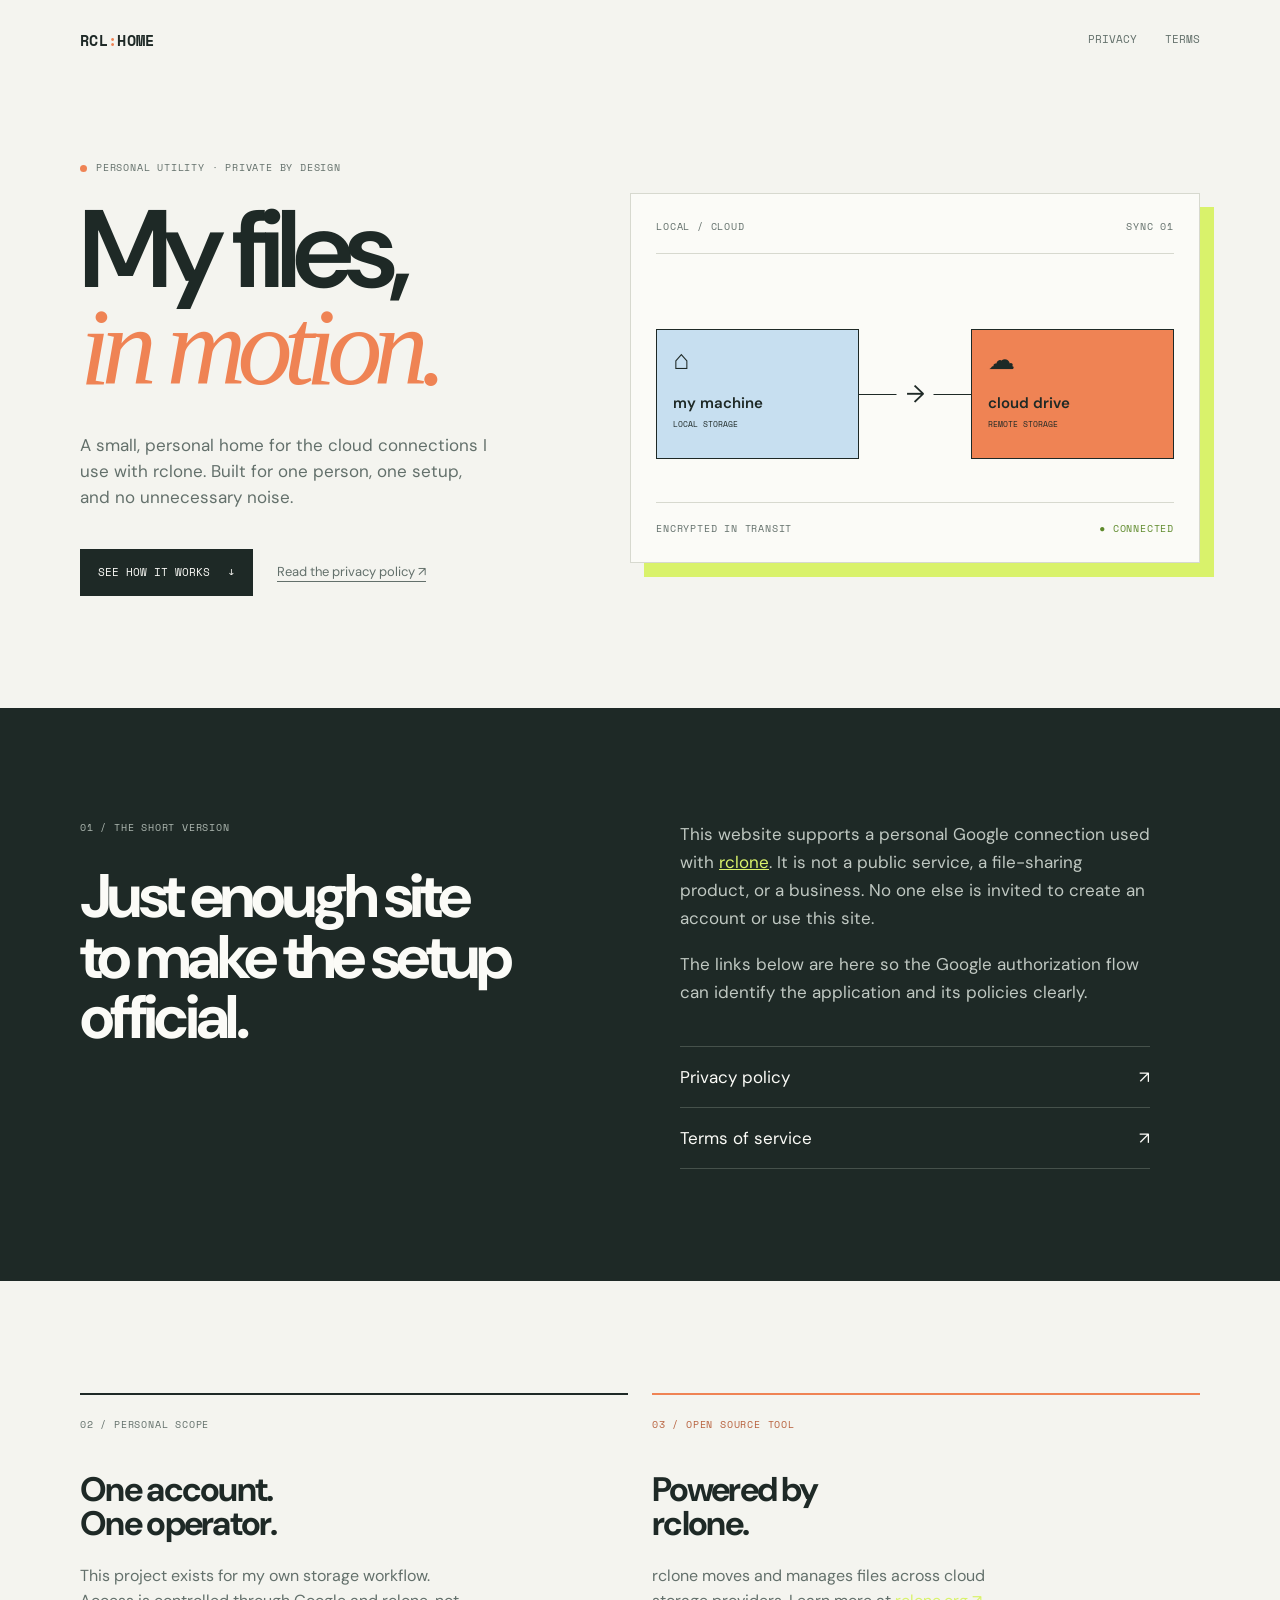
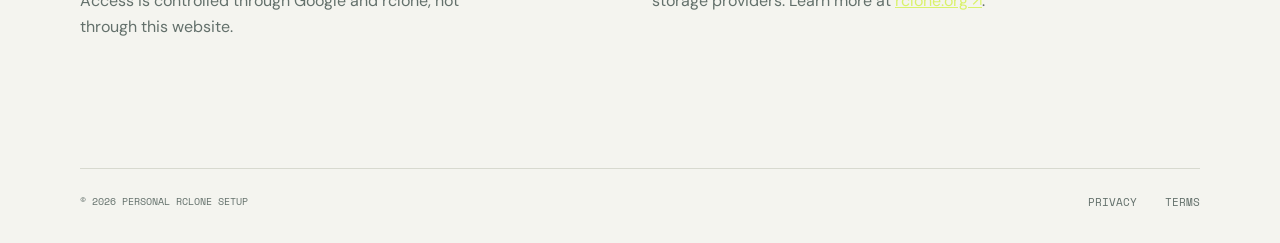
==== index.html @ 91a4bbe0 "Create static OAuth app site" ====
<!doctype html>
<html lang="en">
<head>
  <meta charset="utf-8">
  <meta name="viewport" content="width=device-width, initial-scale=1">
  <meta name="description" content="A private home for a personal rclone setup.">
  <title>Rclone Home | Personal cloud access</title>
  <link rel="preconnect" href="https://fonts.googleapis.com">
  <link rel="preconnect" href="https://fonts.gstatic.com" crossorigin>
  <link href="https://fonts.googleapis.com/css2?family=DM+Sans:wght@400;500;600;700&family=Space+Mono:wght@400;700&display=swap" rel="stylesheet">
  <link rel="stylesheet" href="styles.css">
</head>
<body>
  <header class="site-header shell">
    <a class="brand" href="index.html" aria-label="Rclone Home">RCL<span>:</span>HOME</a>
    <nav aria-label="Main navigation">
      <a href="privacy.html">Privacy</a>
      <a href="terms.html">Terms</a>
    </nav>
  </header>

  <main>
    <section class="hero shell">
      <div class="hero-copy">
        <p class="eyebrow"><span class="status-dot"></span> Personal utility · Private by design</p>
        <h1>My files,<br><em>in motion.</em></h1>
        <p class="lede">A small, personal home for the cloud connections I use with rclone. Built for one person, one setup, and no unnecessary noise.</p>
        <div class="hero-actions">
          <a class="button button-primary" href="#about">See how it works <span aria-hidden="true">↓</span></a>
          <a class="text-link" href="privacy.html">Read the privacy policy <span aria-hidden="true">↗</span></a>
        </div>
      </div>
      <div class="transfer-visual" aria-label="Illustration of a private file transfer" role="img">
        <div class="visual-topline"><span>LOCAL / CLOUD</span><span>SYNC 01</span></div>
        <div class="transfer-path">
          <div class="storage-node local-node">
            <span class="node-icon">⌂</span>
            <strong>my machine</strong>
            <small>LOCAL STORAGE</small>
          </div>
          <div class="path-line"><span class="path-arrow">→</span></div>
          <div class="storage-node cloud-node">
            <span class="node-icon">☁</span>
            <strong>cloud drive</strong>
            <small>REMOTE STORAGE</small>
          </div>
        </div>
        <div class="visual-footer"><span>ENCRYPTED IN TRANSIT</span><span class="pulse">● CONNECTED</span></div>
      </div>
    </section>

    <section class="about-band" id="about">
      <div class="shell about-grid">
        <div>
          <p class="section-label">01 / The short version</p>
          <h2>Just enough site<br>to make the setup official.</h2>
        </div>
        <div class="about-copy">
          <p>This website supports a personal Google connection used with <a href="https://rclone.org/" target="_blank" rel="noreferrer">rclone</a>. It is not a public service, a file-sharing product, or a business. No one else is invited to create an account or use this site.</p>
          <p>The links below are here so the Google authorization flow can identify the application and its policies clearly.</p>
          <div class="policy-links">
            <a href="privacy.html"><span>Privacy policy</span><span aria-hidden="true">↗</span></a>
            <a href="terms.html"><span>Terms of service</span><span aria-hidden="true">↗</span></a>
          </div>
        </div>
      </div>
    </section>

    <section class="details shell">
      <div class="detail-card">
        <p class="section-label">02 / Personal scope</p>
        <h3>One account.<br>One operator.</h3>
        <p>This project exists for my own storage workflow. Access is controlled through Google and rclone, not through this website.</p>
      </div>
      <div class="detail-card accent-card">
        <p class="section-label">03 / Open source tool</p>
        <h3>Powered by<br>rclone.</h3>
        <p>rclone moves and manages files across cloud storage providers. Learn more at <a href="https://rclone.org/" target="_blank" rel="noreferrer">rclone.org <span aria-hidden="true">↗</span></a>.</p>
      </div>
    </section>
  </main>

  <footer class="site-footer shell">
    <span>© 2026 Personal rclone setup</span>
    <div><a href="privacy.html">Privacy</a><a href="terms.html">Terms</a></div>
  </footer>
</body>
</html>
---- styles.css ----
:root {
  --ink: #1e2926;
  --muted: #63706b;
  --paper: #f4f4ef;
  --white: #fbfbf7;
  --line: #d7d9cf;
  --lime: #d9f26b;
  --orange: #ef8354;
  --blue: #c7dff0;
  --display: "DM Sans", sans-serif;
  --mono: "Space Mono", monospace;
}

* { box-sizing: border-box; }

html { scroll-behavior: smooth; }

body {
  margin: 0;
  background: var(--paper);
  color: var(--ink);
  font-family: var(--display);
  font-size: 16px;
  line-height: 1.6;
}

a { color: inherit; }

.shell { width: min(1120px, calc(100% - 48px)); margin-inline: auto; }

.site-header {
  align-items: center;
  display: flex;
  justify-content: space-between;
  padding: 28px 0;
}

.brand {
  font-family: var(--mono);
  font-size: 15px;
  font-weight: 700;
  letter-spacing: .02em;
  text-decoration: none;
}

.brand span { color: var(--orange); }

nav, .site-footer div { display: flex; gap: 28px; }

nav a, .site-footer a {
  color: var(--muted);
  font-family: var(--mono);
  font-size: 11px;
  text-decoration: none;
  text-transform: uppercase;
}

nav a:hover, .site-footer a:hover, .text-link:hover { color: var(--ink); }
nav a[aria-current="page"] { color: var(--ink); }

.hero {
  align-items: center;
  display: grid;
  gap: clamp(48px, 8vw, 110px);
  grid-template-columns: minmax(0, .88fr) minmax(380px, 1.12fr);
  min-height: 625px;
  padding: 80px 0 112px;
}

.eyebrow, .section-label, .visual-topline, .visual-footer, .legal-index span {
  color: var(--muted);
  font-family: var(--mono);
  font-size: 10px;
  letter-spacing: .08em;
  text-transform: uppercase;
}

.eyebrow { align-items: center; display: flex; gap: 9px; margin: 0 0 26px; }
.status-dot { background: var(--orange); border-radius: 50%; display: inline-block; height: 7px; width: 7px; }

h1, h2, h3, p { margin-top: 0; }

h1 {
  font-size: clamp(68px, 8.6vw, 126px);
  font-weight: 600;
  letter-spacing: -.07em;
  line-height: .88;
  margin-bottom: 36px;
}

h1 em, h2 em { color: var(--orange); font-family: Georgia, serif; font-weight: 400; letter-spacing: -.08em; }

.lede { color: var(--muted); font-size: 17px; line-height: 1.55; max-width: 410px; }
.hero-actions { align-items: center; display: flex; flex-wrap: wrap; gap: 24px; margin-top: 38px; }

.button {
  display: inline-flex;
  font-family: var(--mono);
  font-size: 11px;
  gap: 18px;
  padding: 15px 18px;
  text-decoration: none;
  text-transform: uppercase;
}

.button-primary { background: var(--ink); color: var(--white); }
.button-primary:hover { background: var(--orange); color: var(--ink); }
.text-link { color: var(--muted); font-size: 13px; text-underline-offset: 5px; }

.transfer-visual {
  background: var(--white);
  border: 1px solid var(--line);
  box-shadow: 14px 14px 0 var(--lime);
  min-height: 370px;
  padding: 25px;
  position: relative;
}

.visual-topline, .visual-footer { display: flex; justify-content: space-between; }
.visual-topline { border-bottom: 1px solid var(--line); padding-bottom: 18px; }
.visual-footer { border-top: 1px solid var(--line); bottom: 25px; left: 25px; padding-top: 18px; position: absolute; right: 25px; }
.pulse { color: #5e8a2b; }

.transfer-path { align-items: center; display: grid; grid-template-columns: 1fr .55fr 1fr; margin-top: 75px; }
.storage-node { border: 1px solid var(--ink); min-height: 130px; padding: 16px; position: relative; }
.local-node { background: var(--blue); }
.cloud-node { background: var(--orange); }
.node-icon { display: block; font-size: 27px; line-height: 1; margin-bottom: 18px; }
.storage-node strong { display: block; font-size: 15px; font-weight: 600; }
.storage-node small { color: var(--ink); display: block; font-family: var(--mono); font-size: 8px; margin-top: 3px; }
.path-line { border-top: 1px solid var(--ink); position: relative; }
.path-arrow { background: var(--white); font-size: 24px; left: 50%; line-height: 1; padding: 0 9px; position: absolute; top: -13px; transform: translateX(-50%); }

.about-band { background: var(--ink); color: var(--white); padding: 112px 0; }
.about-grid { display: grid; gap: 80px; grid-template-columns: 1fr 1fr; }
.about-band .section-label { color: #aeb8b1; }
h2 { font-size: clamp(38px, 4.8vw, 62px); letter-spacing: -.06em; line-height: .98; margin: 30px 0 0; }
.about-copy { color: #c0c8c2; font-size: 17px; line-height: 1.65; max-width: 470px; }
.about-copy a, .detail-card a { color: var(--lime); }
.policy-links { border-top: 1px solid #46514b; margin-top: 40px; }
.policy-links a { border-bottom: 1px solid #46514b; color: var(--white); display: flex; justify-content: space-between; padding: 16px 0; text-decoration: none; }
.policy-links a:hover { color: var(--lime); }

.details { display: grid; gap: 24px; grid-template-columns: 1fr 1fr; padding-bottom: 112px; padding-top: 112px; }
.detail-card { border-top: 2px solid var(--ink); padding-top: 22px; }
.detail-card h3 { font-size: 34px; letter-spacing: -.05em; line-height: 1; margin: 40px 0 22px; }
.detail-card p:last-child { color: var(--muted); max-width: 380px; }
.accent-card { border-color: var(--orange); }
.accent-card .section-label { color: #b7603c; }

.site-footer { align-items: center; border-top: 1px solid var(--line); color: var(--muted); display: flex; font-family: var(--mono); font-size: 10px; justify-content: space-between; padding: 25px 0 32px; text-transform: uppercase; }

.legal-page { padding: 84px 0 120px; }
.legal-page h1 { font-size: clamp(62px, 8vw, 110px); margin-bottom: 40px; }
.legal-intro { color: var(--muted); font-size: 19px; line-height: 1.5; max-width: 590px; }
.legal-layout { display: grid; gap: 110px; grid-template-columns: 180px minmax(0, 650px); margin: 90px 0 0 16%; }
.legal-index { align-self: start; display: grid; gap: 12px; position: sticky; top: 24px; }
.legal-index a { color: var(--muted); font-size: 13px; text-decoration: none; }
.legal-index a:hover { color: var(--orange); }
.legal-copy section { border-top: 1px solid var(--line); padding: 30px 0 34px; }
.legal-copy h2 { font-size: 27px; letter-spacing: -.04em; margin: 0 0 15px; }
.legal-copy p { color: var(--muted); margin-bottom: 12px; }
.legal-copy p:last-child { margin-bottom: 0; }

@media (max-width: 780px) {
  .shell { width: min(100% - 36px, 560px); }
  .site-header { padding-top: 22px; }
  .hero { display: block; min-height: auto; padding: 76px 0 94px; }
  h1 { font-size: clamp(64px, 17vw, 104px); }
  .transfer-visual { margin: 74px 10px 0 0; min-height: 340px; }
  .about-band { padding: 78px 0; }
  .about-grid, .details { display: block; }
  .about-copy { margin-top: 55px; }
  .detail-card + .detail-card { margin-top: 65px; }
  .details { padding-bottom: 80px; padding-top: 80px; }
  .legal-page { padding-top: 62px; }
  .legal-layout { display: block; margin: 68px 0 0; }
  .legal-index { display: flex; flex-wrap: wrap; gap: 10px 18px; margin-bottom: 55px; position: static; }
  .legal-index span { flex-basis: 100%; }
}

@media (max-width: 430px) {
  nav, .site-footer div { gap: 16px; }
  .hero-actions { align-items: flex-start; flex-direction: column; }
  .transfer-path { grid-template-columns: 1fr .25fr 1fr; }
  .storage-node { padding: 11px; }
  .storage-node strong { font-size: 12px; }
  .storage-node small { font-size: 7px; }
  .path-arrow { font-size: 18px; }
  .visual-footer { font-size: 8px; }
  .site-footer { align-items: flex-start; flex-direction: column; gap: 15px; }
}
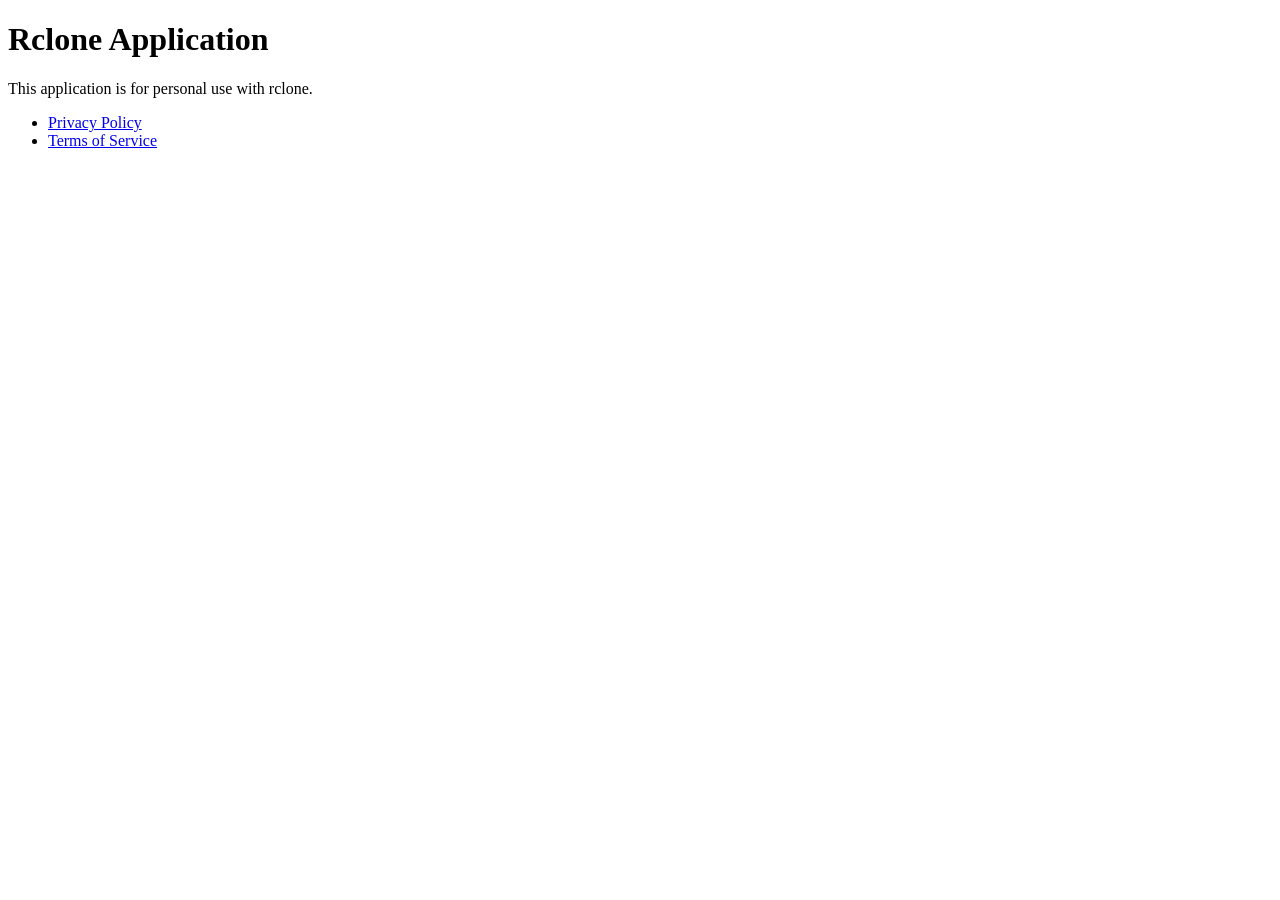
==== commit edaaf50c: "Simplify site to plain HTML" ====
--- a/index.html
+++ b/index.html
@@ -3,86 +3,14 @@
 <head>
   <meta charset="utf-8">
   <meta name="viewport" content="width=device-width, initial-scale=1">
-  <meta name="description" content="A private home for a personal rclone setup.">
-  <title>Rclone Home | Personal cloud access</title>
-  <link rel="preconnect" href="https://fonts.googleapis.com">
-  <link rel="preconnect" href="https://fonts.gstatic.com" crossorigin>
-  <link href="https://fonts.googleapis.com/css2?family=DM+Sans:wght@400;500;600;700&family=Space+Mono:wght@400;700&display=swap" rel="stylesheet">
-  <link rel="stylesheet" href="styles.css">
+  <title>Rclone Application</title>
 </head>
 <body>
-  <header class="site-header shell">
-    <a class="brand" href="index.html" aria-label="Rclone Home">RCL<span>:</span>HOME</a>
-    <nav aria-label="Main navigation">
-      <a href="privacy.html">Privacy</a>
-      <a href="terms.html">Terms</a>
-    </nav>
-  </header>
-
-  <main>
-    <section class="hero shell">
-      <div class="hero-copy">
-        <p class="eyebrow"><span class="status-dot"></span> Personal utility · Private by design</p>
-        <h1>My files,<br><em>in motion.</em></h1>
-        <p class="lede">A small, personal home for the cloud connections I use with rclone. Built for one person, one setup, and no unnecessary noise.</p>
-        <div class="hero-actions">
-          <a class="button button-primary" href="#about">See how it works <span aria-hidden="true">↓</span></a>
-          <a class="text-link" href="privacy.html">Read the privacy policy <span aria-hidden="true">↗</span></a>
-        </div>
-      </div>
-      <div class="transfer-visual" aria-label="Illustration of a private file transfer" role="img">
-        <div class="visual-topline"><span>LOCAL / CLOUD</span><span>SYNC 01</span></div>
-        <div class="transfer-path">
-          <div class="storage-node local-node">
-            <span class="node-icon">⌂</span>
-            <strong>my machine</strong>
-            <small>LOCAL STORAGE</small>
-          </div>
-          <div class="path-line"><span class="path-arrow">→</span></div>
-          <div class="storage-node cloud-node">
-            <span class="node-icon">☁</span>
-            <strong>cloud drive</strong>
-            <small>REMOTE STORAGE</small>
-          </div>
-        </div>
-        <div class="visual-footer"><span>ENCRYPTED IN TRANSIT</span><span class="pulse">● CONNECTED</span></div>
-      </div>
-    </section>
-
-    <section class="about-band" id="about">
-      <div class="shell about-grid">
-        <div>
-          <p class="section-label">01 / The short version</p>
-          <h2>Just enough site<br>to make the setup official.</h2>
-        </div>
-        <div class="about-copy">
-          <p>This website supports a personal Google connection used with <a href="https://rclone.org/" target="_blank" rel="noreferrer">rclone</a>. It is not a public service, a file-sharing product, or a business. No one else is invited to create an account or use this site.</p>
-          <p>The links below are here so the Google authorization flow can identify the application and its policies clearly.</p>
-          <div class="policy-links">
-            <a href="privacy.html"><span>Privacy policy</span><span aria-hidden="true">↗</span></a>
-            <a href="terms.html"><span>Terms of service</span><span aria-hidden="true">↗</span></a>
-          </div>
-        </div>
-      </div>
-    </section>
-
-    <section class="details shell">
-      <div class="detail-card">
-        <p class="section-label">02 / Personal scope</p>
-        <h3>One account.<br>One operator.</h3>
-        <p>This project exists for my own storage workflow. Access is controlled through Google and rclone, not through this website.</p>
-      </div>
-      <div class="detail-card accent-card">
-        <p class="section-label">03 / Open source tool</p>
-        <h3>Powered by<br>rclone.</h3>
-        <p>rclone moves and manages files across cloud storage providers. Learn more at <a href="https://rclone.org/" target="_blank" rel="noreferrer">rclone.org <span aria-hidden="true">↗</span></a>.</p>
-      </div>
-    </section>
-  </main>
-
-  <footer class="site-footer shell">
-    <span>© 2026 Personal rclone setup</span>
-    <div><a href="privacy.html">Privacy</a><a href="terms.html">Terms</a></div>
-  </footer>
+  <h1>Rclone Application</h1>
+  <p>This application is for personal use with rclone.</p>
+  <ul>
+    <li><a href="privacy.html">Privacy Policy</a></li>
+    <li><a href="terms.html">Terms of Service</a></li>
+  </ul>
 </body>
 </html>
